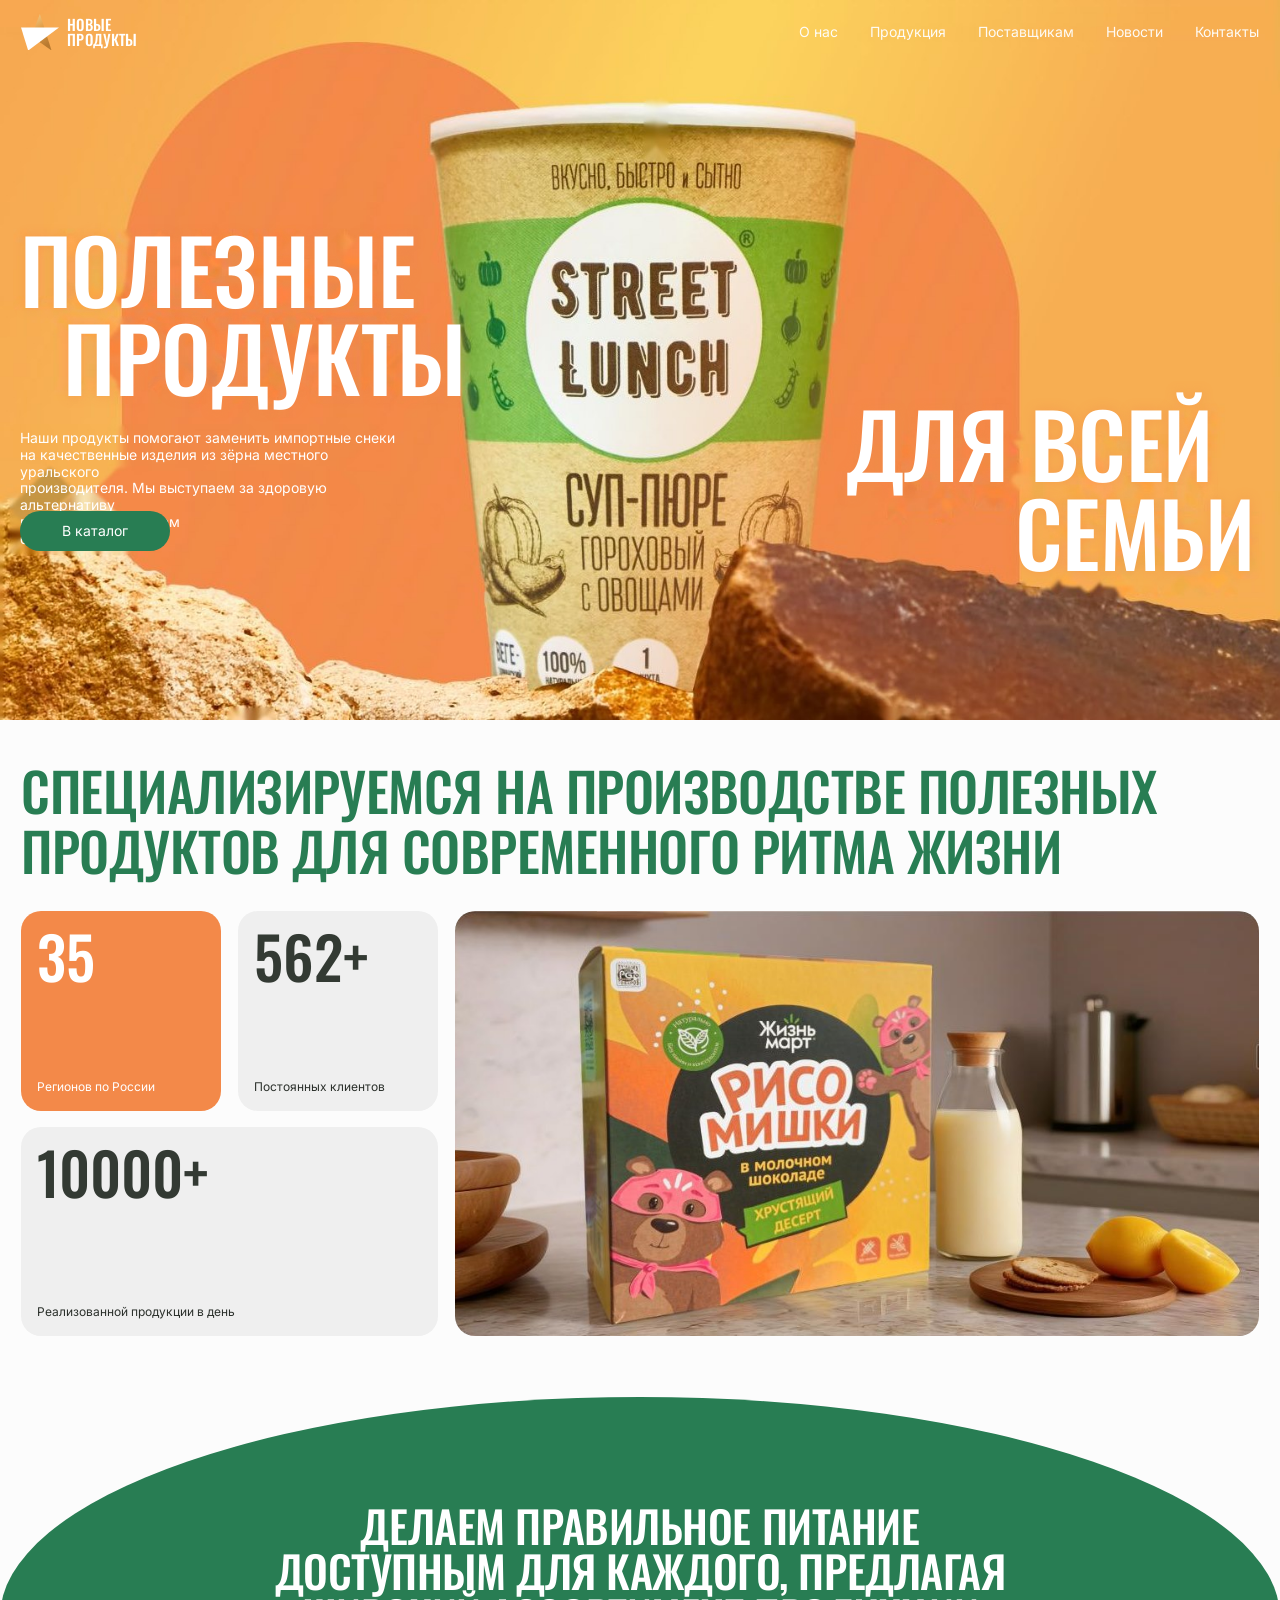
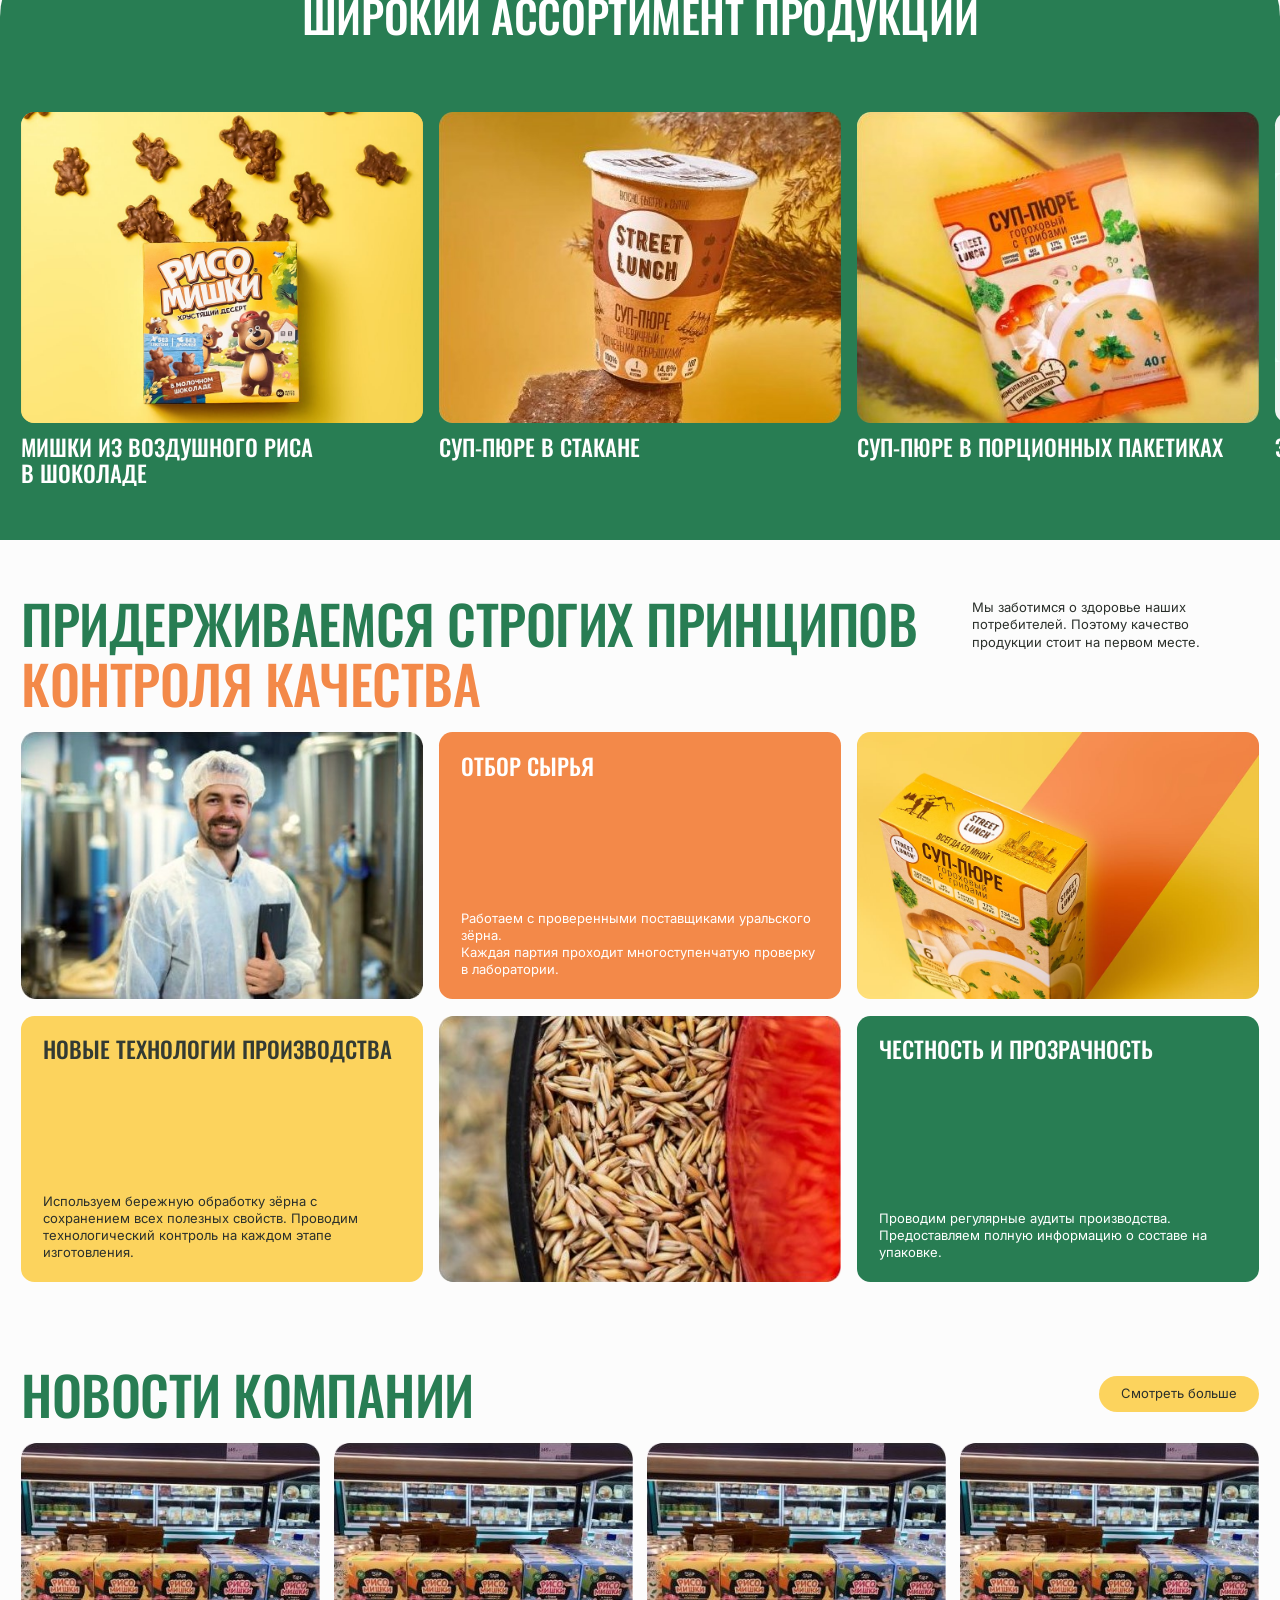
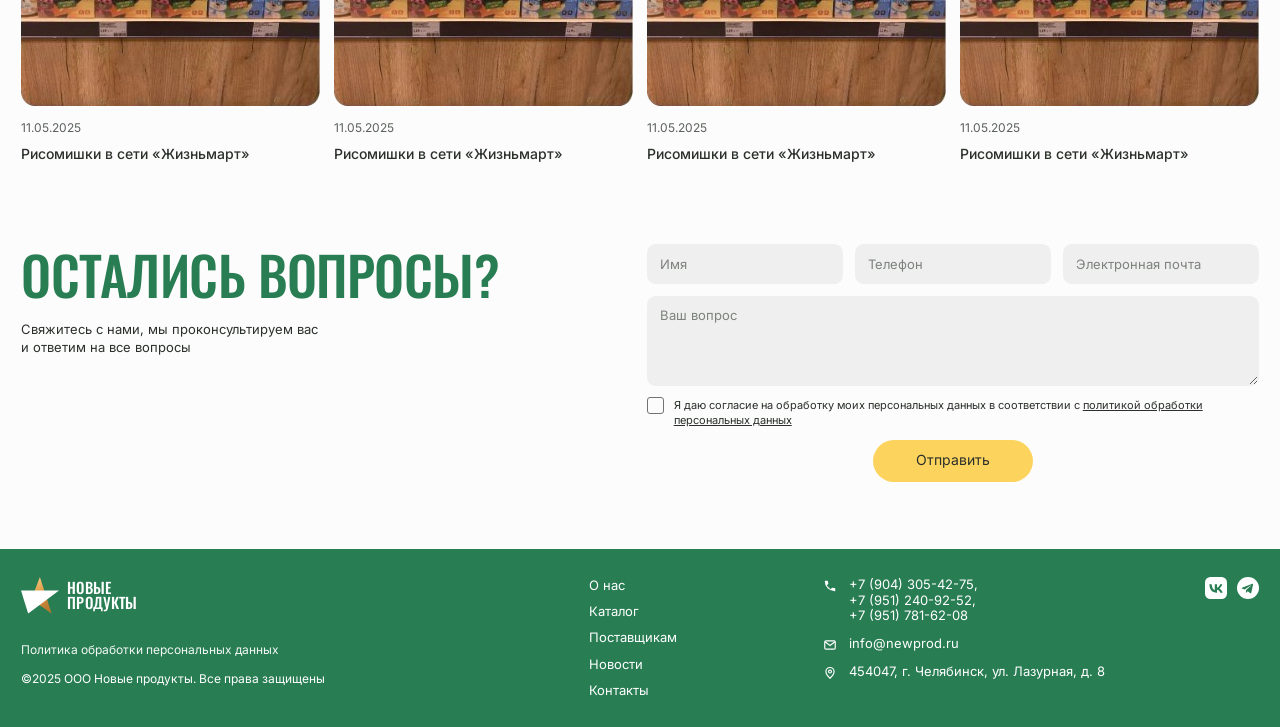
==== index.html @ 5368d225 "Сайт «Новые продукты» по макету Figma Статичный сайт из 10 страниц: главная, о нас, продукция, катал" ====
<!doctype html>
<html lang="ru">
<head>
  <meta charset="utf-8">
  <meta name="viewport" content="width=device-width, initial-scale=1">
  <title>Новые продукты</title>
  <meta name="description" content="ООО «Новые продукты» — производитель полезных продуктов из зерна уральских производителей: супы-пюре Street Lunch, Рисомишки, батончики Хрумстик.">
  <link rel="icon" href="assets/img/favicon.svg" type="image/svg+xml">
  <link rel="preconnect" href="https://fonts.googleapis.com">
  <link rel="preconnect" href="https://fonts.gstatic.com" crossorigin>
  <link href="https://fonts.googleapis.com/css2?family=Inter:wght@400;500;600&family=Oswald:wght@400;500;600&display=swap" rel="stylesheet">
  <link rel="stylesheet" href="assets/css/style.css">
</head>
<body data-page="home" data-header="over">
  <div id="site-header"></div>

  <main>
    <!-- Первый экран -->
    <section class="hero" aria-label="Полезные продукты для всей семьи">
      <div class="hero__inner">
        <h1 class="hero__title"><span>Полезные</span><span>продукты</span></h1>
        <p class="hero__text">Наши продукты помогают заменить импортные снеки <br>на качественные изделия из зёрна местного уральского <br>производителя. Мы выступаем за здоровую альтернативу <br>привычным продуктам <br>быстрого питания.</p>
        <a class="btn btn--green hero__btn" href="products.html">В каталог</a>
        <div class="hero__pic" aria-hidden="true"></div>
        <p class="hero__title2" aria-hidden="true"><span>Для всей</span><span>семьи</span></p>
      </div>
    </section>

    <!-- Специализация и цифры -->
    <section class="intro container">
      <h2 class="h2 reveal">Специализируемся на производстве полезных <br class="br-desk">продуктов для современного ритма жизни</h2>
      <div class="stats reveal">
        <div class="stat stat--orange">
          <div class="stat__num">35</div>
          <div class="stat__label">Регионов по России</div>
        </div>
        <div class="stat">
          <div class="stat__num">562+</div>
          <div class="stat__label">Постоянных клиентов</div>
        </div>
        <div class="stat stat--wide">
          <div class="stat__num">10000+</div>
          <div class="stat__label">Реализованной продукции в день</div>
        </div>
        <div class="stats__photo">
          <img src="assets/img/stats-risomishki.jpg" alt="Рисомишки в молочном шоколаде на кухонном столе" loading="lazy">
        </div>
      </div>
    </section>

    <!-- Ассортимент -->
    <section class="assort" aria-labelledby="assort-title">
      <div class="assort__arch">
        <div class="container">
          <h2 class="h2 assort__title reveal" id="assort-title">Делаем правильное питание <br class="br-desk">доступным для каждого, предлагая <br class="br-desk">широкий ассортимент продукции</h2>
        </div>
        <div class="slider" data-slider>
          <div class="slider__track" data-track>
            <a class="pcard" href="products.html">
              <div class="pcard__img"><img src="assets/img/cat-risomishki.jpg" alt="Рисомишки — мишки из воздушного риса в шоколаде" loading="lazy" style="object-position: 50% 62%"></div>
              <h3 class="h3 pcard__title">Мишки из воздушного риса<br>в шоколаде</h3>
            </a>
            <a class="pcard" href="products.html">
              <div class="pcard__img"><img src="assets/img/cat-cup.jpg" alt="Суп-пюре Street Lunch в стакане" loading="lazy"></div>
              <h3 class="h3 pcard__title">Суп-пюре в стакане</h3>
            </a>
            <a class="pcard" href="catalog.html">
              <div class="pcard__img"><img src="assets/img/cat-packet.jpg" alt="Суп-пюре Street Lunch в порционном пакетике" loading="lazy"></div>
              <h3 class="h3 pcard__title">Суп-пюре в порционных пакетиках</h3>
            </a>
            <a class="pcard" href="products.html">
              <div class="pcard__img" style="background:#F3F3F3"><img src="assets/img/prod-hrumstik.jpg" alt="Злаковые батончики Хрумстик" loading="lazy" style="object-fit: contain"></div>
              <h3 class="h3 pcard__title">Злаковые батончики Хрумстик</h3>
            </a>
          </div>
        </div>
      </div>
    </section>

    <!-- Контроль качества -->
    <section class="quality container" aria-labelledby="quality-title">
      <div class="section-head reveal">
        <h2 class="h2 nowrap-desk" id="quality-title">Придерживаемся строгих <br class="br-mob">принципов<br><span class="c-orange">контроля качества</span></h2>
        <p class="section-head__note">Мы заботимся о здоровье наших потребителей. Поэтому качество продукции стоит на первом месте.</p>
      </div>
      <div class="qgrid reveal">
        <div class="qcard qcard--photo"><img src="assets/img/q-worker.jpg" alt="Технолог на производстве" loading="lazy"></div>
        <div class="qcard qcard--orange">
          <h3 class="h3 qcard__title">Отбор сырья</h3>
          <p class="qcard__text">Работаем с проверенными поставщиками уральского зёрна.<br>Каждая партия проходит многоступенчатую проверку в лаборатории.</p>
        </div>
        <div class="qcard qcard--photo"><img src="assets/img/q-box.jpg" alt="Суп-пюре Street Lunch в упаковке" loading="lazy" style="object-position: 40% 55%"></div>
        <div class="qcard qcard--yellow">
          <h3 class="h3 qcard__title">Новые технологии производства</h3>
          <p class="qcard__text">Используем бережную обработку зёрна с сохранением всех полезных свойств. Проводим технологический контроль на каждом этапе изготовления.</p>
        </div>
        <div class="qcard qcard--photo"><img src="assets/img/q-grain.jpg" alt="Отборное зерно" loading="lazy"></div>
        <div class="qcard qcard--green">
          <h3 class="h3 qcard__title">Честность и прозрачность</h3>
          <p class="qcard__text">Проводим регулярные аудиты производства.<br>Предоставляем полную информацию о составе на упаковке.</p>
        </div>
      </div>
    </section>

    <!-- Новости -->
    <section class="news-section container" aria-labelledby="news-title">
      <div class="section-head section-head--center reveal">
        <h2 class="h2" id="news-title">Новости компании</h2>
        <a class="btn btn--yellow btn--sm" href="news.html">Смотреть больше</a>
      </div>
      <div class="news-grid reveal">
        <a class="ncard" href="news-item.html">
          <div class="ncard__img"><img src="assets/img/news-1.jpg" alt="Рисомишки на полке магазина «Жизнь март»" loading="lazy"></div>
          <div class="ncard__date">11.05.2025</div>
          <div class="ncard__title">Рисомишки в сети «Жизньмарт»</div>
        </a>
        <a class="ncard" href="news-item.html">
          <div class="ncard__img"><img src="assets/img/news-1.jpg" alt="Рисомишки на полке магазина «Жизнь март»" loading="lazy"></div>
          <div class="ncard__date">11.05.2025</div>
          <div class="ncard__title">Рисомишки в сети «Жизньмарт»</div>
        </a>
        <a class="ncard" href="news-item.html">
          <div class="ncard__img"><img src="assets/img/news-1.jpg" alt="Рисомишки на полке магазина «Жизнь март»" loading="lazy"></div>
          <div class="ncard__date">11.05.2025</div>
          <div class="ncard__title">Рисомишки в сети «Жизньмарт»</div>
        </a>
        <a class="ncard" href="news-item.html">
          <div class="ncard__img"><img src="assets/img/news-1.jpg" alt="Рисомишки на полке магазина «Жизнь март»" loading="lazy"></div>
          <div class="ncard__date">11.05.2025</div>
          <div class="ncard__title">Рисомишки в сети «Жизньмарт»</div>
        </a>
      </div>
    </section>

    <!-- Обратная связь -->
    <section class="feedback container" aria-labelledby="fb-title">
      <div class="feedback__grid reveal">
        <div>
          <h2 class="h2" id="fb-title">Остались вопросы?</h2>
          <p class="feedback__lead">Свяжитесь с нами, мы проконсультируем вас<br>и ответим на все вопросы</p>
        </div>
        <form class="form" data-feedback novalidate>
          <input class="field" type="text" name="name" placeholder="Имя" autocomplete="name" required aria-label="Имя">
          <input class="field" type="tel" name="phone" placeholder="Телефон" autocomplete="tel" required aria-label="Телефон">
          <input class="field" type="email" name="email" placeholder="Электронная почта" autocomplete="email" aria-label="Электронная почта">
          <textarea class="field" name="question" placeholder="Ваш вопрос" aria-label="Ваш вопрос"></textarea>
          <label class="consent">
            <input type="checkbox" name="consent" required>
            <span class="consent__box"></span>
            <span>Я даю согласие на обработку моих персональных данных в соответствии с <a href="#" data-policy>политикой обработки персональных данных</a></span>
          </label>
          <button class="btn btn--yellow form__submit" type="submit">Отправить</button>
          <p class="form__msg" role="status"></p>
        </form>
      </div>
    </section>
  </main>

  <div id="site-footer"></div>
  <script src="assets/js/main.js"></script>
</body>
</html>
---- assets/css/style.css ----
/* ==========================================================================
   «Новые продукты» — вёрстка по макету Figma (десктоп 1920, адаптив до 360)
   Размеры задаются в «пикселях макета» через --k (1px на 1920, меньше — пропорционально)
   ========================================================================== */

:root {
  --green: #287D53;
  --green-dark: #1F6843;
  --orange: #F38949;
  --orange-dark: #E47635;
  --yellow: #FCD35D;
  --yellow-dark: #F2C43E;
  --bg: #FCFCFC;
  --gray: #EFEFEF;
  --stripe: #EFF5F3;
  --text: #2B302B;
  --heading: #333A33;
  --muted: #8C918C;
  --line: #D9DCD9;
  --white: #FFFFFF;

  --k: min(1px, 0.052083vw);          /* 1 «пиксель макета» */
  --pad: calc(32 * var(--k));         /* боковые поля страницы */
  --gap: calc(25 * var(--k));         /* шаг сетки карточек */
  --radius: calc(20 * var(--k));
  --radius-lg: calc(30 * var(--k));

  --font-head: "Oswald", "Arial Narrow", sans-serif;
  --font-body: "Inter", "Segoe UI", Arial, sans-serif;
}

*, *::before, *::after { box-sizing: border-box; }
html { scroll-behavior: smooth; -webkit-text-size-adjust: 100%; }
body {
  margin: 0;
  background: var(--bg);
  color: var(--text);
  font-family: var(--font-body);
  font-size: max(15px, calc(17 * var(--k)));
  line-height: 1.35;
  -webkit-font-smoothing: antialiased;
  overflow-x: hidden;
}
img { max-width: 100%; display: block; }
a { color: inherit; text-decoration: none; }
button, input, textarea { font: inherit; color: inherit; }
p { margin: 0; }
h1, h2, h3, h4 { margin: 0; font-weight: 500; }

.container {
  width: 100%;
  max-width: 1920px;
  margin: 0 auto;
  padding-left: var(--pad);
  padding-right: var(--pad);
}

/* ---------- типографика ---------- */
.h-display, .h1, .h2, .h3, .h4 {
  font-family: var(--font-head);
  text-transform: uppercase;
  font-weight: 500;
  letter-spacing: 0;
}
.h1 { font-size: max(36px, calc(80 * var(--k))); line-height: 1.12; color: var(--heading); }
.h2 { font-size: max(32px, calc(80 * var(--k))); line-height: 1.12; color: var(--green); }
.h3 { font-size: max(22px, calc(34 * var(--k))); line-height: 1.15; }
.h4 { font-size: max(20px, calc(30 * var(--k))); line-height: 1.15; color: var(--heading); }
.h1, .h2 { letter-spacing: -0.01em; }
.br-mob { display: none; }
@media (min-width: 1024px) { .nowrap-desk { white-space: nowrap; } }
.c-green { color: var(--green); }
.c-orange { color: var(--orange); }
.c-dark { color: var(--heading); }
.c-white { color: #fff; }
.text-sm { font-size: max(13px, calc(15 * var(--k))); line-height: 1.35; }
.text-xs { font-size: max(12px, calc(13 * var(--k))); line-height: 1.35; }

/* ---------- кнопки ---------- */
.btn {
  display: inline-flex; align-items: center; justify-content: center;
  height: max(42px, calc(47 * var(--k)));
  padding: 0 max(28px, calc(46 * var(--k)));
  border: 0; border-radius: 999px; cursor: pointer;
  font-size: max(14px, calc(16 * var(--k)));
  transition: background-color .2s, transform .2s, box-shadow .2s;
  white-space: nowrap;
}
.btn:active { transform: translateY(1px); }
.btn--green { background: var(--green); color: #fff; }
.btn--green:hover { background: var(--green-dark); }
.btn--yellow { background: var(--yellow); color: var(--text); }
.btn--yellow:hover { background: var(--yellow-dark); }
.btn--sm { height: max(36px, calc(42 * var(--k))); padding: 0 max(22px, calc(30 * var(--k))); font-size: max(13px, calc(15 * var(--k))); }

/* ---------- логотип ---------- */
.logo { display: inline-flex; align-items: center; gap: calc(max(8px, 12 * var(--k))); color: #fff; flex-shrink: 0; }
.logo svg { width: max(38px, calc(46 * var(--k))); height: auto; display: block; }
.logo__text {
  font-family: var(--font-head); font-weight: 500; text-transform: uppercase;
  font-size: max(15px, calc(19 * var(--k))); line-height: 1.02; letter-spacing: .01em;
}

/* ---------- шапка ---------- */
.header { position: relative; z-index: 50; background: var(--green); color: #fff; }
.header--over { position: absolute; left: 0; right: 0; top: 0; background: transparent; }
.header__inner {
  height: max(64px, calc(75 * var(--k)));
  display: flex; align-items: center; justify-content: space-between;
}
.nav { display: flex; align-items: center; gap: max(24px, calc(48 * var(--k))); }
.nav a {
  font-size: max(14px, calc(16 * var(--k)));
  position: relative; padding: 6px 0; opacity: .95;
}
.nav a::after {
  content: ""; position: absolute; left: 0; right: 0; bottom: 0; height: 1.5px;
  background: currentColor; transform: scaleX(0); transform-origin: left; transition: transform .25s;
}
.nav a:hover::after, .nav a.is-active::after { transform: scaleX(1); }
.burger {
  display: none; width: 44px; height: 44px; border: 0; background: transparent; cursor: pointer;
  position: relative; margin-right: -8px;
}
.burger span, .burger::before, .burger::after {
  content: ""; position: absolute; left: 10px; right: 10px; height: 2px; background: #fff; border-radius: 2px;
  transition: transform .25s, opacity .25s;
}
.burger::before { top: 14px; } .burger span { top: 21px; } .burger::after { top: 28px; }
.menu-open .burger::before { transform: translateY(7px) rotate(45deg); }
.menu-open .burger span { opacity: 0; }
.menu-open .burger::after { transform: translateY(-7px) rotate(-45deg); }

.mobile-menu {
  position: fixed; inset: 0; z-index: 40; background: var(--green); color: #fff;
  padding: 96px 24px 32px; display: flex; flex-direction: column; gap: 28px;
  transform: translateY(-100%); transition: transform .35s ease; visibility: hidden;
}
.menu-open .mobile-menu { transform: none; visibility: visible; }
.mobile-menu nav { display: flex; flex-direction: column; gap: 18px; }
.mobile-menu nav a { font-family: var(--font-head); text-transform: uppercase; font-size: 34px; line-height: 1.1; }
.mobile-menu__contacts { margin-top: auto; display: grid; gap: 10px; font-size: 15px; opacity: .95; }
.menu-open { overflow: hidden; }
.menu-open .header { position: fixed; left: 0; right: 0; top: 0; background: var(--green); }

/* ---------- хлебные крошки / заголовок страницы ---------- */
.page-top { padding-top: max(14px, calc(21 * var(--k))); }
.breadcrumbs { font-size: max(12px, calc(13 * var(--k))); color: #6E736E; display: flex; flex-wrap: wrap; gap: 4px; }
.breadcrumbs a:hover { color: var(--green); }
.page-title { margin-top: max(18px, calc(28 * var(--k))); margin-bottom: max(18px, calc(22 * var(--k))); }

/* ==========================================================================
   ГЛАВНАЯ
   ========================================================================== */
.hero {
  position: relative; container-type: inline-size;
  aspect-ratio: 1920 / 1080; min-height: 560px; max-height: 1080px;
  background: #F6A24E url("../img/hero.jpg") center / cover no-repeat;
  color: #fff; overflow: hidden;
}
.hero__inner { position: absolute; inset: 0; max-width: 1920px; margin: 0 auto; }
.hero__pic { display: none; }
.hero__title, .hero__title2 {
  position: absolute; margin: 0;
  font-family: var(--font-head); font-weight: 500; text-transform: uppercase;
  font-size: 6.9cqw; line-height: 1; letter-spacing: -0.005em;
  text-shadow: 0 0 0.9cqw rgba(243, 137, 73, .45);
}
.hero__title { left: 1.55cqw; top: 17.55cqw; }
.hero__title span, .hero__title2 span { display: block; }
.hero__title span + span { margin-left: 3.4cqw; }
.hero__title2 { right: 2.0cqw; top: 31.2cqw; text-align: right; }
.hero__title2 span:first-child { margin-right: 3.25cqw; }
.hero__text {
  position: absolute; left: 1.6cqw; top: 33.6cqw; width: 30cqw;
  font-size: max(14px, 0.9cqw); line-height: 1.2; color: #fff;
}
.hero__btn { position: absolute; left: 1.6cqw; top: 39.95cqw; width: 10.4cqw; min-width: 150px; height: max(40px, 2.45cqw); font-size: max(14px, .84cqw); }

/* блок «Специализируемся» */
.intro { padding-top: max(40px, calc(58 * var(--k))); }
.stats {
  margin-top: max(24px, calc(47 * var(--k)));
  display: grid; gap: var(--gap);
  grid-template-columns: calc(300 * var(--k)) calc(300 * var(--k)) 1fr;
  grid-template-rows: calc(300 * var(--k)) calc(313 * var(--k));
}
.stat {
  border-radius: var(--radius-lg); background: var(--gray);
  padding: max(16px, calc(22 * var(--k))) max(16px, calc(24 * var(--k)));
  display: flex; flex-direction: column; justify-content: space-between;
}
.stat--orange { background: var(--orange); color: #fff; }
.stat--wide { grid-column: 1 / 3; }
.stat__num { font-family: var(--font-head); font-weight: 500; font-size: max(44px, calc(88 * var(--k))); line-height: 1; color: var(--heading); }
.stat--orange .stat__num { color: #fff; }
.stat__label { font-size: max(12px, calc(14 * var(--k))); }
.stats__photo { grid-column: 3; grid-row: 1 / 3; border-radius: var(--radius-lg); overflow: hidden; }
.stats__photo img { width: 100%; height: 100%; object-fit: cover; }

/* зелёная арка с ассортиментом */
.assort { position: relative; margin-top: max(40px, calc(92 * var(--k))); }
.assort__arch {
  position: relative; background: var(--green); color: #fff; overflow: hidden;
  border-radius: 50% 50% 0 0 / calc(330 * var(--k)) calc(330 * var(--k)) 0 0;
  padding: calc(160 * var(--k)) 0 calc(80 * var(--k));
}
.assort__title { text-align: center; color: #fff; font-size: max(28px, calc(66 * var(--k))); line-height: 1.02; margin: 0 auto; }
.slider { margin-top: max(36px, calc(110 * var(--k))); position: relative; }
.slider__track {
  display: grid; grid-auto-flow: column; grid-auto-columns: calc((100% - 2 * var(--gap)) / 3);
  gap: var(--gap); overflow-x: auto; scroll-snap-type: x mandatory; scrollbar-width: none;
  padding-left: var(--pad); padding-right: var(--pad); scroll-padding: 0 var(--pad);
}
.slider__track::-webkit-scrollbar { display: none; }
.pcard { scroll-snap-align: start; display: block; }
.pcard__img { aspect-ratio: 603 / 468; border-radius: var(--radius); overflow: hidden; background: #E9C766; }
.pcard__img img { width: 100%; height: 100%; object-fit: cover; transition: transform .5s ease; }
.pcard:hover .pcard__img img { transform: scale(1.04); }
.pcard__title { margin-top: max(12px, calc(18 * var(--k))); color: #fff; font-size: max(20px, calc(34 * var(--k))); line-height: 1.12; }
.slider__nav { display: flex; gap: 12px; justify-content: flex-end; }
.arrow-btn {
  width: max(38px, calc(44 * var(--k))); height: max(38px, calc(44 * var(--k)));
  border-radius: 50%; border: 1.5px solid var(--green); background: transparent; color: var(--green);
  display: inline-flex; align-items: center; justify-content: center; cursor: pointer; transition: background .2s, color .2s;
}
.arrow-btn svg { width: 45%; height: 45%; }
.arrow-btn--fill, .arrow-btn:hover { background: var(--green); color: #fff; }
.assort .arrow-btn { border-color: #fff; color: #fff; }
.assort .arrow-btn:hover, .assort .arrow-btn--fill { background: #fff; color: var(--green); }
.assort .slider__nav { position: absolute; right: var(--pad); top: calc(-1 * max(56px, calc(70 * var(--k)))); }

/* качество */
.quality { padding-top: max(48px, calc(80 * var(--k))); }
.section-head { display: flex; justify-content: space-between; align-items: flex-start; gap: 24px; }
.section-head > .h2 { flex: 1 1 auto; min-width: 0; }
.section-head__note { flex: 0 0 calc(430 * var(--k)); min-width: 220px; font-size: max(13px, calc(16 * var(--k))); padding-top: 6px; }
.qgrid {
  margin-top: max(20px, calc(30 * var(--k)));
  display: grid; grid-template-columns: repeat(3, 1fr); gap: var(--gap);
  grid-auto-rows: calc(400 * var(--k));
}
.qcard {
  border-radius: var(--radius); overflow: hidden;
  padding: max(18px, calc(32 * var(--k)));
  display: flex; flex-direction: column; justify-content: space-between;
}
.qcard--photo { padding: 0; }
.qcard--photo img { width: 100%; height: 100%; object-fit: cover; }
.qcard--orange { background: var(--orange); color: #fff; }
.qcard--yellow { background: var(--yellow); color: var(--text); }
.qcard--green { background: var(--green); color: #fff; }
.qcard__title { font-size: max(20px, calc(34 * var(--k))); line-height: 1.1; }
.qcard--yellow .qcard__title { color: var(--heading); }
.qcard__text { font-size: max(13px, calc(16 * var(--k))); line-height: 1.3; max-width: 36em; }

/* новости */
.news-section { padding-top: max(56px, calc(122 * var(--k))); }
.section-head--center { align-items: center; }
.news-grid {
  margin-top: max(20px, calc(28 * var(--k)));
  display: grid; grid-template-columns: repeat(4, 1fr); gap: calc(22 * var(--k)) calc(22 * var(--k));
}
.ncard { display: block; }
.ncard__img { aspect-ratio: 448 / 395; border-radius: var(--radius); overflow: hidden; background: var(--gray); }
.ncard__img img { width: 100%; height: 100%; object-fit: cover; transition: transform .5s ease; }
.ncard:hover .ncard__img img { transform: scale(1.04); }
.ncard__date { margin-top: max(10px, calc(20 * var(--k))); font-size: max(12px, calc(14 * var(--k))); color: #5B605B; }
.ncard__title { margin-top: max(8px, calc(14 * var(--k))); font-size: max(14px, calc(16 * var(--k))); font-weight: 500; }
.ncard:hover .ncard__title { color: var(--green); }

/* форма обратной связи */
.feedback { padding-top: max(56px, calc(120 * var(--k))); padding-bottom: max(40px, calc(62 * var(--k))); }
.feedback__grid { display: grid; grid-template-columns: 1fr calc(918 * var(--k)); gap: var(--gap); align-items: start; }
.feedback__lead { margin-top: max(12px, calc(26 * var(--k))); max-width: 26em; font-size: max(13px, calc(16 * var(--k))); }
.form { display: grid; grid-template-columns: repeat(3, 1fr); gap: max(10px, calc(18 * var(--k))); }
.field {
  width: 100%; height: max(40px, calc(45 * var(--k)));
  border: 1.5px solid transparent; border-radius: calc(10 * var(--k) + 2px); background: var(--gray);
  padding: 0 max(12px, calc(15 * var(--k))); font-size: max(13px, calc(15 * var(--k))); outline: none;
  transition: border-color .2s, background .2s;
}
.field::placeholder { color: #7D827D; }
.field:focus { border-color: var(--green); background: #fff; }
.field.is-invalid { border-color: #D9534F; }
textarea.field { grid-column: 1 / -1; height: max(90px, calc(95 * var(--k))); padding-top: max(10px, calc(12 * var(--k))); resize: vertical; }
.consent { grid-column: 1 / -1; display: flex; gap: 10px; align-items: flex-start; font-size: max(11px, calc(12 * var(--k))); line-height: 1.35; cursor: pointer; }
.consent input { position: absolute; opacity: 0; pointer-events: none; }
.consent__box {
  flex: none; width: 17px; height: 17px; border: 1.5px solid #6E736E; border-radius: 3px; margin-top: -1px;
  display: inline-flex; align-items: center; justify-content: center; transition: background .2s, border-color .2s;
}
.consent input:checked + .consent__box { background: var(--green); border-color: var(--green); }
.consent input:checked + .consent__box::after { content: ""; width: 9px; height: 5px; border: 2px solid #fff; border-top: 0; border-right: 0; transform: rotate(-45deg) translate(1px, -1px); }
.consent input:focus-visible + .consent__box { outline: 2px solid var(--green); outline-offset: 2px; }
.consent.is-invalid .consent__box { border-color: #D9534F; }
.consent a { text-decoration: underline; }
.form__submit { grid-column: 1 / -1; justify-self: center; min-width: max(160px, calc(197 * var(--k))); }
.form__msg { grid-column: 1 / -1; text-align: center; font-size: 14px; color: var(--green); min-height: 1em; }

/* ---------- подвал ---------- */
.footer { background: var(--green); color: #fff; }
.footer__inner {
  display: grid; grid-template-columns: calc(815 * var(--k)) calc(315 * var(--k)) 1fr auto;
  padding-top: max(28px, calc(40 * var(--k))); padding-bottom: max(28px, calc(40 * var(--k)));
  min-height: calc(235 * var(--k)); gap: 24px;
}
.footer__brand { display: flex; flex-direction: column; }
.footer__brand .logo { margin-bottom: max(20px, calc(42 * var(--k))); }
.footer__small { font-size: max(12px, calc(13 * var(--k))); opacity: .95; }
.footer__copy { margin-top: max(10px, calc(20 * var(--k))); font-size: max(12px, calc(15 * var(--k))); }
.footer__nav { display: flex; flex-direction: column; gap: max(8px, calc(13 * var(--k))); font-size: max(13px, calc(14 * var(--k))); }
.footer__nav a:hover, .footer__contacts a:hover, .footer__small a:hover { text-decoration: underline; }
.footer__contacts { display: grid; gap: max(12px, calc(18 * var(--k))); align-content: start; font-size: max(13px, calc(16 * var(--k))); }
.footer__contacts .ic-row { display: grid; grid-template-columns: 18px 1fr; gap: max(8px, calc(12 * var(--k))); line-height: 1.2; }
.footer__contacts svg { width: 14px; height: 14px; margin-top: 2px; }
.socials { display: flex; gap: 10px; align-items: flex-start; }
.socials a { width: 22px; height: 22px; display: inline-flex; transition: opacity .2s, transform .2s; }
.socials a:hover { opacity: .8; transform: translateY(-1px); }
.socials svg { width: 100%; height: 100%; }

/* ==========================================================================
   О НАС
   ========================================================================== */
.about-hero { display: grid; grid-template-columns: calc(1230 * var(--k)) 1fr; gap: var(--gap); }
.placeholder {
  border-radius: var(--radius-lg); background: var(--gray);
  background-image:
    linear-gradient(45deg, #E6E6E6 25%, transparent 25%, transparent 75%, #E6E6E6 75%),
    linear-gradient(45deg, #E6E6E6 25%, transparent 25%, transparent 75%, #E6E6E6 75%);
  background-size: calc(76 * var(--k)) calc(76 * var(--k));
  background-position: 0 0, calc(38 * var(--k)) calc(38 * var(--k));
  min-height: 120px;
}
.about-hero .placeholder { height: calc(570 * var(--k)); }
.about-year { font-family: var(--font-head); font-weight: 500; font-size: max(96px, calc(300 * var(--k))); line-height: .9; color: #DEDEDE; margin-top: calc(90 * var(--k)); }
.about-hero__text { font-size: max(13px, calc(15 * var(--k))); margin-top: max(16px, calc(28 * var(--k))); max-width: 36em; display: grid; gap: 1.1em; }
.mission { padding-top: max(40px, calc(80 * var(--k))); }
.mission__grid { margin-top: max(20px, calc(40 * var(--k))); display: grid; grid-template-columns: calc(445 * var(--k)) calc(445 * var(--k)) 1fr; gap: var(--gap); grid-auto-rows: calc(385 * var(--k)); }
.mission__grid .qcard__title { font-size: max(20px, calc(30 * var(--k))); }
.mission__grid .placeholder { border-radius: var(--radius); }

.team { margin-top: max(24px, calc(38 * var(--k))); }
.team > .container { padding-left: 0; padding-right: 0; }
.team__box { background: var(--green); color: #fff; border-radius: var(--radius); padding: max(28px, calc(60 * var(--k))) max(18px, calc(32 * var(--k))) max(28px, calc(60 * var(--k))); }
.team__grid { margin-top: max(18px, calc(30 * var(--k))); display: grid; grid-template-columns: repeat(3, 1fr); gap: var(--gap); }
.team__grid .placeholder { aspect-ratio: 603 / 462; border-radius: var(--radius); background-color: #F4F4F4; }
.team__name { margin-top: max(12px, calc(26 * var(--k))); font-size: max(18px, calc(30 * var(--k))); }
.team__desc { margin-top: 6px; font-size: max(12px, calc(13 * var(--k))); opacity: .95; }

.awards { padding-top: max(40px, calc(88 * var(--k))); }
.awards .section-head__note { font-size: max(12px, calc(14 * var(--k))); }
.awards__nav { display: flex; justify-content: flex-end; gap: 12px; margin-top: max(10px, calc(20 * var(--k))); }
.certs {
  margin-top: max(12px, calc(20 * var(--k)));
  display: grid; grid-auto-flow: column; grid-auto-columns: calc((100% - 3 * var(--gap)) / 4); gap: var(--gap);
  overflow-x: auto; scroll-snap-type: x mandatory; scrollbar-width: none;
}
.certs::-webkit-scrollbar { display: none; }
.cert { scroll-snap-align: start; border-radius: 4px; overflow: hidden; background: #fff; box-shadow: 0 2px 10px rgba(0,0,0,.05); cursor: zoom-in; }
.cert img { width: 100%; aspect-ratio: 354 / 504; object-fit: cover; }

.partners { padding-top: max(40px, calc(84 * var(--k))); padding-bottom: max(40px, calc(55 * var(--k))); }
.stack { margin-top: max(16px, calc(26 * var(--k))); display: grid; }
.stack__card {
  position: sticky; top: max(80px, calc(90 * var(--k)));
  display: grid; grid-template-columns: 1fr calc(330 * var(--k)) calc(418 * var(--k)); gap: max(16px, calc(32 * var(--k)));
  border-radius: var(--radius-lg); padding: max(20px, calc(32 * var(--k)));
  min-height: calc(360 * var(--k)); margin-bottom: calc(-40 * var(--k));
  box-shadow: 0 -6px 24px rgba(0, 0, 0, .06);
}
.stack__card:last-child { margin-bottom: 0; }
.stack__card--orange { background: var(--orange); color: #fff; }
.stack__card--yellow { background: var(--yellow); color: var(--text); }
.stack__card--green { background: var(--green); color: #fff; }
.stack__card .qcard__title { font-size: max(20px, calc(34 * var(--k))); }
.stack__card--yellow .qcard__title { color: var(--heading); }
.stack__text { font-size: max(13px, calc(16 * var(--k))); line-height: 1.25; }
.stack__card .placeholder { border-radius: var(--radius); height: calc(260 * var(--k)); min-height: 150px; background-color: #F7F7F7; }

/* ==========================================================================
   ПРОДУКЦИЯ / КАТАЛОГ / ТОВАР
   ========================================================================== */
.cat-grid { display: grid; grid-template-columns: repeat(2, 1fr); gap: calc(30 * var(--k)) var(--gap); padding-bottom: max(32px, calc(47 * var(--k))); }
.cat-card__img { aspect-ratio: 915 / 431; border-radius: var(--radius); overflow: hidden; background: var(--gray); }
.cat-card__img img { width: 100%; height: 100%; object-fit: cover; transition: transform .5s ease; }
.cat-card:hover .cat-card__img img { transform: scale(1.035); }
.cat-card__title { margin-top: max(10px, calc(14 * var(--k))); font-size: max(18px, calc(34 * var(--k))); color: var(--heading); line-height: 1.1; }
.cat-card:hover .cat-card__title { color: var(--green); }

.goods-grid { display: grid; grid-template-columns: repeat(4, 1fr); gap: calc(25 * var(--k)) var(--gap); padding-bottom: max(32px, calc(40 * var(--k))); }
.good__img { aspect-ratio: 445 / 356; border-radius: var(--radius); overflow: hidden; background: var(--gray); }
.good__img img { width: 100%; height: 100%; object-fit: cover; transition: transform .5s ease; }
.good:hover .good__img img { transform: scale(1.04); }
.good__name { margin-top: max(10px, calc(20 * var(--k))); font-size: max(14px, calc(17 * var(--k))); font-weight: 500; line-height: 1.3; }
.good:hover .good__name { color: var(--green); }
.good__weight { margin-top: 6px; font-size: max(12px, calc(14 * var(--k))); color: #6E736E; }

.product > * { min-width: 0; }
.product { display: grid; grid-template-columns: calc(845 * var(--k)) 1fr; gap: calc(62 * var(--k)); padding-top: max(16px, calc(26 * var(--k))); padding-bottom: max(40px, calc(100 * var(--k))); align-items: start; }
.gallery { position: relative; padding: 0 calc(max(34px, 38 * var(--k))); margin: 0 calc(-1 * max(34px, 38 * var(--k))); }
.gallery__view { aspect-ratio: 845 / 667; border-radius: var(--radius); overflow: hidden; background: var(--gray); position: relative; }
.gallery__view img { position: absolute; inset: 0; width: 100%; height: 100%; object-fit: contain; opacity: 0; transition: opacity .35s; }
.gallery__view img.is-active { opacity: 1; }
.gallery__view img.is-cover { object-fit: cover; }
.gallery__arrow {
  position: absolute; top: 50%; transform: translateY(-50%); width: 32px; height: 56px;
  border: 0; background: transparent; cursor: pointer; color: var(--heading); display: flex; align-items: center; justify-content: center;
}
.gallery__arrow:hover { color: var(--green); }
.gallery__arrow svg { width: 18px; height: 40px; }
.gallery__arrow--prev { left: 0; } .gallery__arrow--next { right: 0; }
.gallery__dots { display: flex; justify-content: center; gap: 6px; margin-top: max(10px, calc(20 * var(--k))); }
.gallery__dots button { width: 10px; height: 10px; border-radius: 50%; border: 0; background: #D0D3D0; cursor: pointer; padding: 0; }
.gallery__dots button.is-active { background: var(--green); }
.product__title { font-size: max(28px, calc(48 * var(--k))); color: var(--heading); line-height: 1.1; }
.tabs { margin-top: max(18px, calc(30 * var(--k))); display: grid; grid-template-columns: repeat(4, auto); border-bottom: 1px solid var(--line); }
.tabs button {
  border: 0; background: transparent; cursor: pointer; padding: 0 8px max(8px, calc(10 * var(--k)));
  font-size: max(13px, calc(16 * var(--k))); color: var(--text); position: relative; white-space: nowrap;
}
.tabs button::after { content: ""; position: absolute; left: 0; right: 0; bottom: -1px; height: 2px; background: var(--heading); transform: scaleX(0); transition: transform .25s; }
.tabs button.is-active::after { transform: scaleX(1); }
.tabs button:hover { color: var(--green); }
.tab-panel { display: none; margin-top: max(14px, calc(26 * var(--k))); animation: fadeUp .3s ease; }
.tab-panel.is-active { display: block; }
.spec { width: 100%; border-collapse: collapse; font-size: max(13px, calc(15 * var(--k))); }
.spec td { padding: max(12px, calc(17 * var(--k))) max(10px, calc(12 * var(--k))); }
.spec td:last-child { width: 30%; }
.spec tr:nth-child(odd) td { background: var(--stripe); }
.spec--head tr:first-child td { background: var(--green); color: #fff; }
.spec--head tr:nth-child(even) td { background: var(--stripe); }
.spec--head tr:nth-child(odd):not(:first-child) td { background: transparent; }
.composition { font-size: max(13px, calc(15 * var(--k))); line-height: 1.4; }
@keyframes fadeUp { from { opacity: 0; transform: translateY(6px); } to { opacity: 1; transform: none; } }

/* ==========================================================================
   ПОСТАВЩИКАМ / КОНТАКТЫ / НОВОСТИ / 404
   ========================================================================== */
.suppliers-text { max-width: calc(860 * var(--k)); min-width: min(100%, 560px); font-size: max(13px, calc(15 * var(--k))); line-height: 1.35; }
.feedback--supply { padding-top: max(48px, calc(118 * var(--k))); }
.feedback--supply .h-form { font-size: max(26px, calc(48 * var(--k))); color: var(--heading); line-height: 1.1; }

.contacts-row { display: grid; grid-template-columns: 1fr 1fr 1fr 1fr 1.25fr; gap: 20px; }
.contacts-row .h4 { font-size: max(20px, calc(36 * var(--k))); margin-bottom: max(8px, calc(14 * var(--k))); }
.contacts-row p, .contacts-row a { font-size: max(13px, calc(16 * var(--k))); line-height: 1.4; }
.contacts-row a:hover { color: var(--green); }
.socials--dark { --icon-bg: #FCFCFC; }
.socials--dark a { color: var(--heading); width: 24px; height: 24px; }
.socials--dark a:hover { color: var(--green); }
.map { margin-top: max(18px, calc(22 * var(--k))); margin-bottom: max(32px, calc(62 * var(--k))); border-radius: var(--radius-lg); overflow: hidden; height: calc(380 * var(--k)); min-height: 320px; background: #E8EFE9; }
.map iframe { width: 100%; height: 100%; border: 0; display: block; }
.map--link {
  display: flex; flex-direction: column; align-items: center; justify-content: center; gap: 10px; text-align: center; padding: 24px;
  color: var(--heading);
  background-color: #E4EEE6;
  background-image:
    linear-gradient(115deg, transparent 46%, #fff 46.3%, #fff 47.6%, transparent 48%),
    linear-gradient(25deg, transparent 58%, #fff 58.2%, #fff 59.2%, transparent 59.5%),
    radial-gradient(circle at 22% 30%, #CFE6C9 0 12%, transparent 12.5%),
    radial-gradient(circle at 78% 70%, #CFE6C9 0 16%, transparent 16.5%);
  transition: background-color .2s;
}
.map--link:hover { background-color: #DAE9DD; }
.map--link svg { width: 40px; height: 40px; color: var(--green); }
.map__addr { font-family: var(--font-head); text-transform: uppercase; font-size: max(20px, calc(30 * var(--k))); line-height: 1.1; }
.map__cta { font-size: max(14px, calc(16 * var(--k))); color: var(--green); font-weight: 500; }

.news-page .news-grid { margin-top: 0; padding-bottom: max(40px, calc(125 * var(--k))); row-gap: max(28px, calc(40 * var(--k))); }
.article { max-width: calc(915 * var(--k)); min-width: min(100%, 640px); margin: 0 auto; padding-top: max(10px, calc(8 * var(--k))); padding-bottom: max(40px, calc(62 * var(--k))); }
.article .h1 { font-size: max(28px, calc(48 * var(--k))); }
.article__date { margin-top: max(8px, calc(14 * var(--k))); font-size: max(12px, calc(14 * var(--k))); color: #5B605B; }
.article__body { margin-top: max(14px, calc(24 * var(--k))); font-size: max(14px, calc(17 * var(--k))); line-height: 1.3; display: grid; gap: 0; }
.article__img { margin-top: max(18px, calc(36 * var(--k))); border-radius: var(--radius-lg); overflow: hidden; }
.article__img img { width: 100%; aspect-ratio: 915 / 449; object-fit: cover; }

.p404 { position: relative; overflow: hidden; color: #fff; min-height: calc(860 * var(--k)); display: flex; align-items: center; justify-content: center; text-align: center;
  background: linear-gradient(118deg, var(--yellow) 0 27%, var(--orange) 27% 67%, var(--yellow) 67% 100%); padding: 120px 16px 80px; }
.p404__code { font-family: var(--font-head); font-weight: 500; font-size: max(96px, calc(155 * var(--k))); line-height: 1; }
.p404__title { margin-top: max(12px, calc(40 * var(--k))); font-size: max(22px, calc(42 * var(--k))); line-height: 1.05; }
.p404__text { margin-top: 4px; font-size: max(13px, calc(17 * var(--k))); }
.p404 .btn { margin-top: max(20px, calc(40 * var(--k))); }

/* лайтбокс для дипломов */
.lightbox { position: fixed; inset: 0; z-index: 100; background: rgba(20, 30, 24, .82); display: none; align-items: center; justify-content: center; padding: 24px; cursor: zoom-out; }
.lightbox.is-open { display: flex; animation: fadeUp .25s ease; }
.lightbox img { max-height: 92vh; width: auto; border-radius: 4px; box-shadow: 0 10px 40px rgba(0,0,0,.35); }

/* появление при прокрутке */
.reveal { transition: transform .7s cubic-bezier(.2, .7, .2, 1); }
.reveal--pending { transform: translateY(22px); }
@media (prefers-reduced-motion: reduce) {
  .reveal, .reveal--pending { transform: none; transition: none; }
  html { scroll-behavior: auto; }
}

/* ==========================================================================
   АДАПТИВ
   ========================================================================== */
@media (max-width: 1279px) {
  .nav { gap: 22px; }
  .stats { grid-template-columns: 1fr 1fr 1.6fr; grid-template-rows: auto auto; }
  .stat { min-height: 170px; }
  .footer__inner { grid-template-columns: 1.4fr .8fr 1.2fr auto; }
  .contacts-row { grid-template-columns: repeat(3, 1fr); row-gap: 28px; }
}

@media (max-width: 1023px) {
  :root { --pad: 20px; --gap: 14px; --radius: 16px; --radius-lg: 20px; }
  .nav { display: none; }
  .burger { display: block; }
  .header__inner { height: 64px; }

  .hero { aspect-ratio: auto; min-height: 0; height: auto; max-height: none; background: linear-gradient(160deg, #F7A350 0%, #F38949 45%, #FBC65A 100%); }
  .hero__inner { position: relative; padding: 96px var(--pad) 0; display: flex; flex-direction: column; }
  .hero__title, .hero__title2, .hero__text, .hero__btn { position: static; }
  .hero__title { font-size: clamp(48px, 13vw, 96px); text-shadow: none; }
  .hero__title span + span { margin-left: .45em; }
  .hero__text { width: min(520px, 100%); margin-top: 18px; font-size: 15px; line-height: 1.35; }
  .hero__text br { display: none; }
  .hero__btn { margin-top: 20px; width: auto; height: 46px; font-size: 15px; align-self: flex-start; }
  .hero__pic {
    display: block; margin-top: 28px; align-self: center; width: min(100% + 2 * var(--pad), 560px); aspect-ratio: 4 / 4.4;
    background: url("../img/hero.jpg") 50% 100% / cover no-repeat;
    -webkit-mask-image: linear-gradient(90deg, transparent 0, #000 14%, #000 86%, transparent 100%);
    mask-image: linear-gradient(90deg, transparent 0, #000 14%, #000 86%, transparent 100%);
  }
  .hero__title2 {
    font-size: clamp(42px, 11vw, 84px); align-self: flex-end; text-shadow: 0 2px 18px rgba(120, 60, 20, .35);
    margin-top: -2.35em; margin-bottom: .35em; position: relative; z-index: 1; top: auto; right: auto;
  }
  .hero__title2 span:first-child { margin-right: .45em; }

  .stats { grid-template-columns: 1fr 1fr; grid-template-rows: auto; }
  .stat--wide { grid-column: 1 / -1; }
  .stats__photo { grid-column: 1 / -1; grid-row: auto; aspect-ratio: 976 / 510; }
  .assort__arch { border-radius: 50% 50% 0 0 / 90px 90px 0 0; padding: 70px 0 44px; }
  .slider__track { grid-auto-columns: 72%; }
  .assort .slider__nav { display: none; }
  .qgrid { grid-template-columns: 1fr 1fr; grid-auto-rows: auto; }
  .qcard { min-height: 240px; gap: 40px; }
  .qcard--photo { min-height: 0; aspect-ratio: 482 / 319; }
  .br-desk { display: none; }
  .br-mob { display: inline; }
  .section-head { flex-direction: column; gap: 12px; }
  .section-head__note { flex: none; max-width: 560px; min-width: 0; padding-top: 0; }
  .section-head--center { flex-direction: row; align-items: center; }
  .news-grid { grid-template-columns: 1fr 1fr; gap: 24px 14px; }
  .feedback__grid { grid-template-columns: 1fr; gap: 24px; }

  .footer__inner { grid-template-columns: 1fr 1fr; row-gap: 28px; }
  .footer__brand { grid-column: 1 / -1; }
  .socials { grid-column: 1 / -1; }

  .about-hero { grid-template-columns: 1fr; }
  .about-hero .placeholder { height: 52vw; }
  .about-year { margin-top: 0; }
  .mission__grid { grid-template-columns: 1fr 1fr; grid-auto-rows: auto; }
  .mission__grid .qcard { min-height: 260px; }
  .mission__grid .placeholder { grid-column: 1 / -1; height: 46vw; }
  .team__grid { grid-template-columns: 1fr 1fr; }
  .certs { grid-auto-columns: 42%; }
  .stack__card { grid-template-columns: 1fr; position: relative; top: 0; margin-bottom: 14px; min-height: 0; }
  .stack__card .placeholder { height: 200px; }

  .cat-grid { grid-template-columns: 1fr; gap: 22px; }
  .goods-grid { grid-template-columns: repeat(2, 1fr); gap: 22px 14px; }
  .product { grid-template-columns: 1fr; gap: 28px; }
  .gallery { margin: 0; padding: 0 34px; }
  .tabs { grid-template-columns: repeat(4, max-content); overflow-x: auto; scrollbar-width: none; }
  .contacts-row { grid-template-columns: 1fr 1fr; }
  .p404 { min-height: 70vh; background: linear-gradient(118deg, var(--yellow) 0 18%, var(--orange) 18% 78%, var(--yellow) 78% 100%); }
}

@media (max-width: 599px) {
  body { font-size: 15px; }
  .h1 { font-size: 34px; }
  .h2 { font-size: 30px; }
  .stats { grid-template-columns: 1fr 1fr; }
  .stat { min-height: 140px; }
  .stat__num { font-size: 42px; }
  .qgrid { grid-template-columns: 1fr; }
  .qcard { min-height: 200px; }
  .news-grid { grid-template-columns: 1fr 1fr; }
  .form { grid-template-columns: 1fr; }
  .slider__track { grid-auto-columns: 84%; }
  .footer__inner { grid-template-columns: 1fr; }
  .mission__grid { grid-template-columns: 1fr; }
  .team__grid { grid-template-columns: 1fr; }
  .certs { grid-auto-columns: 70%; }
  .goods-grid { grid-template-columns: 1fr 1fr; }
  .contacts-row { grid-template-columns: 1fr; }
  .section-head--center { flex-direction: column; align-items: flex-start; }
}
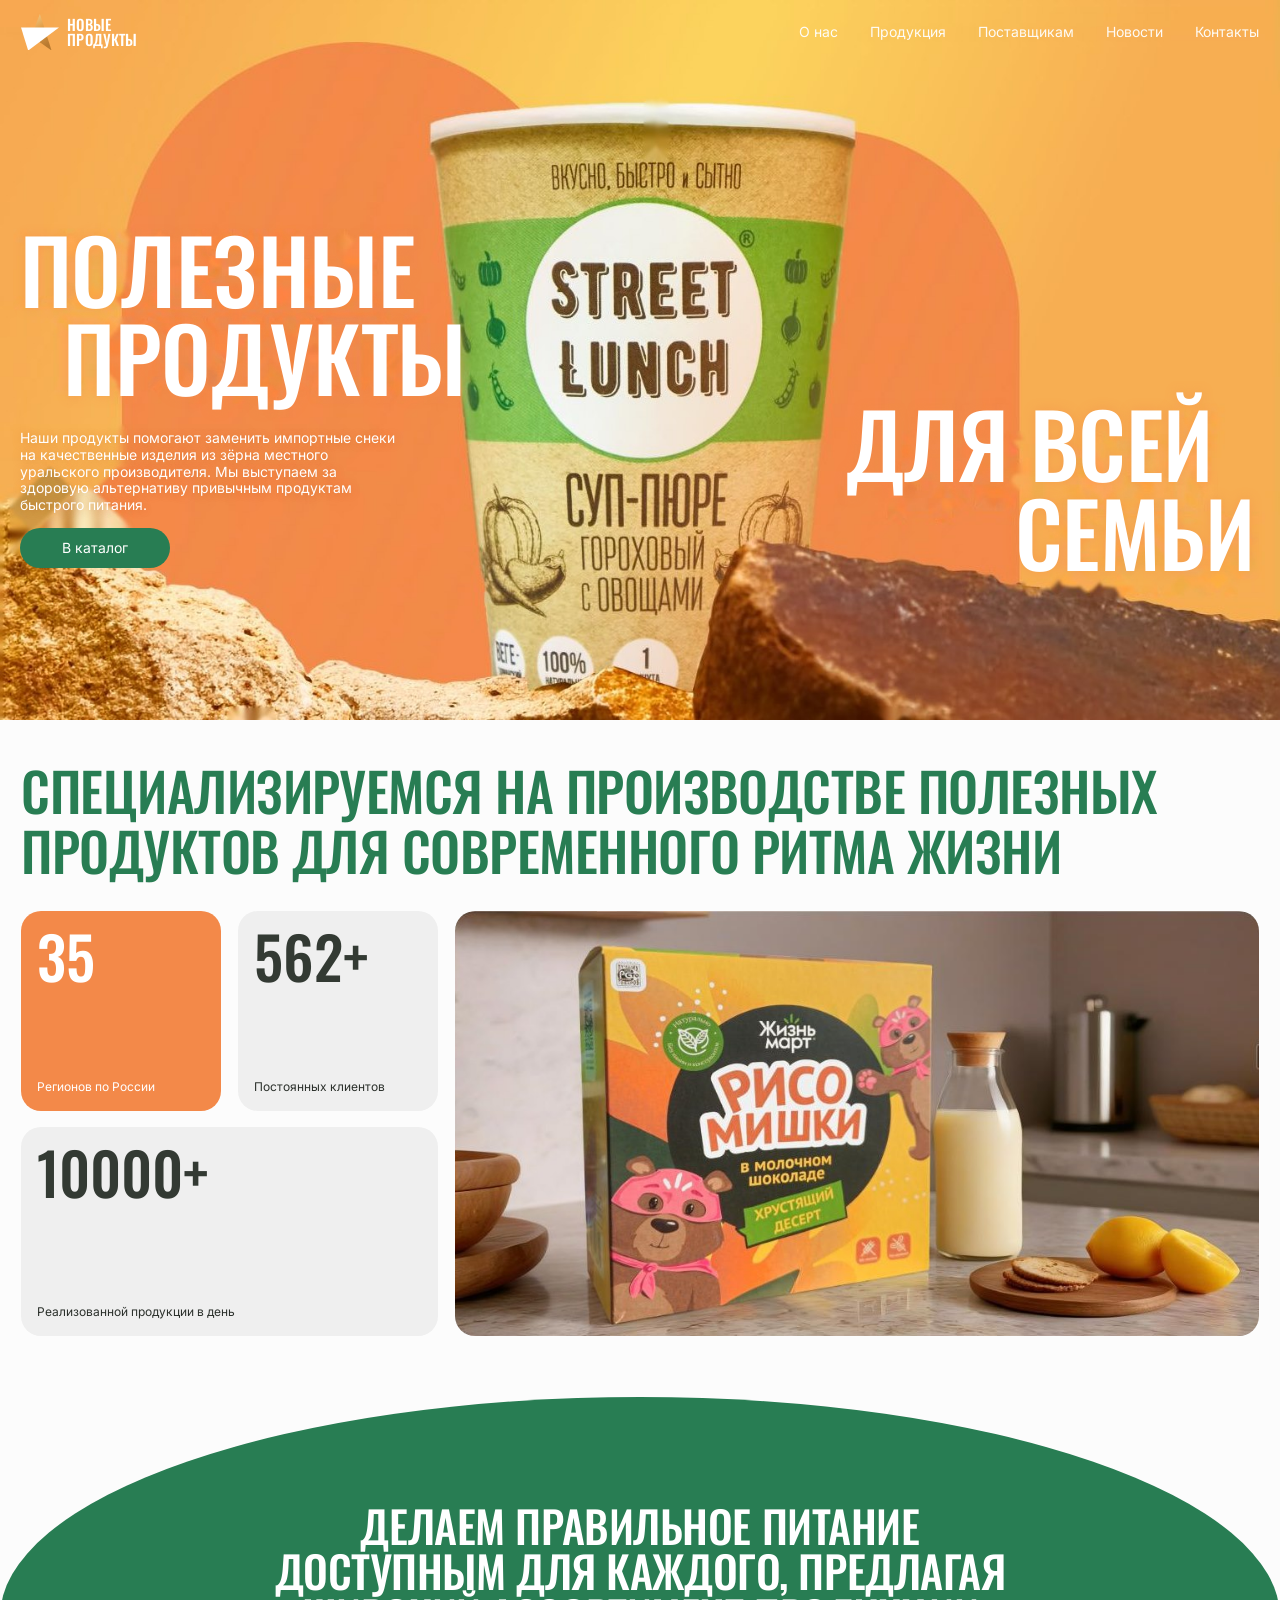
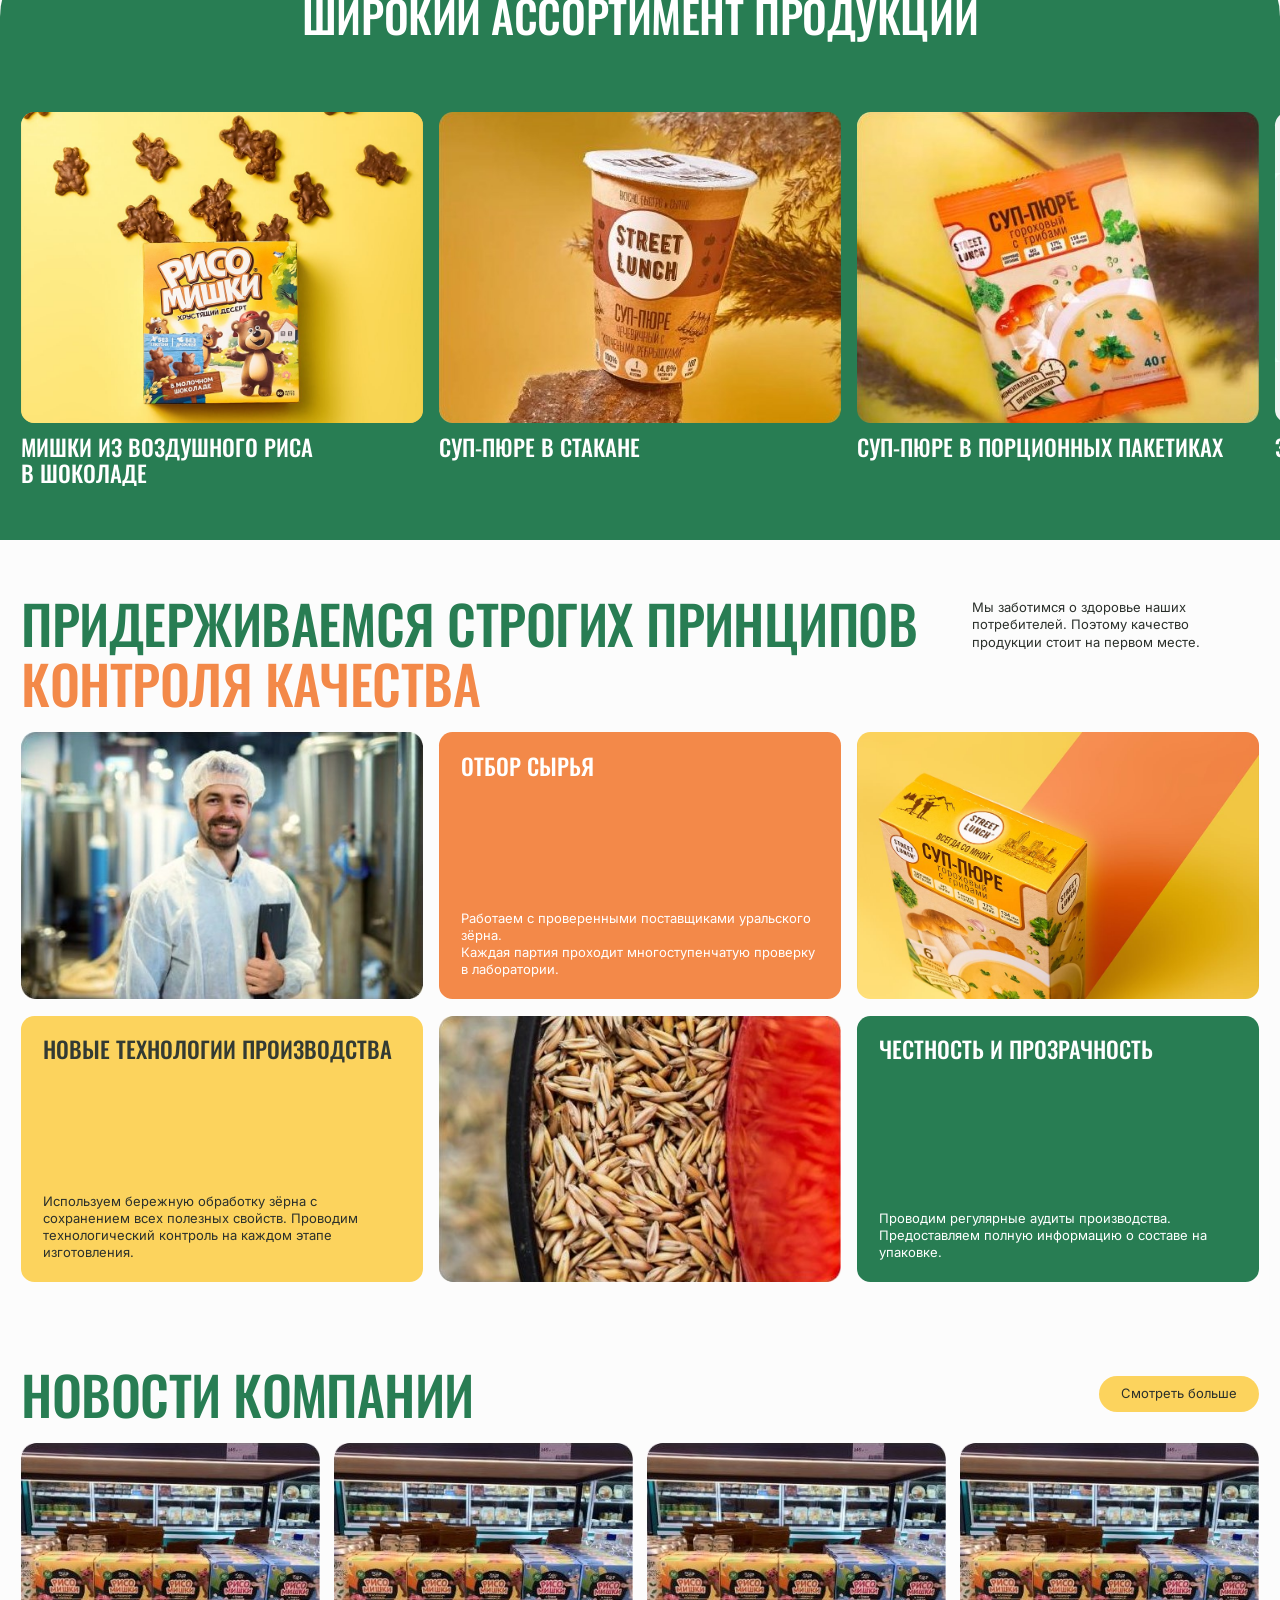
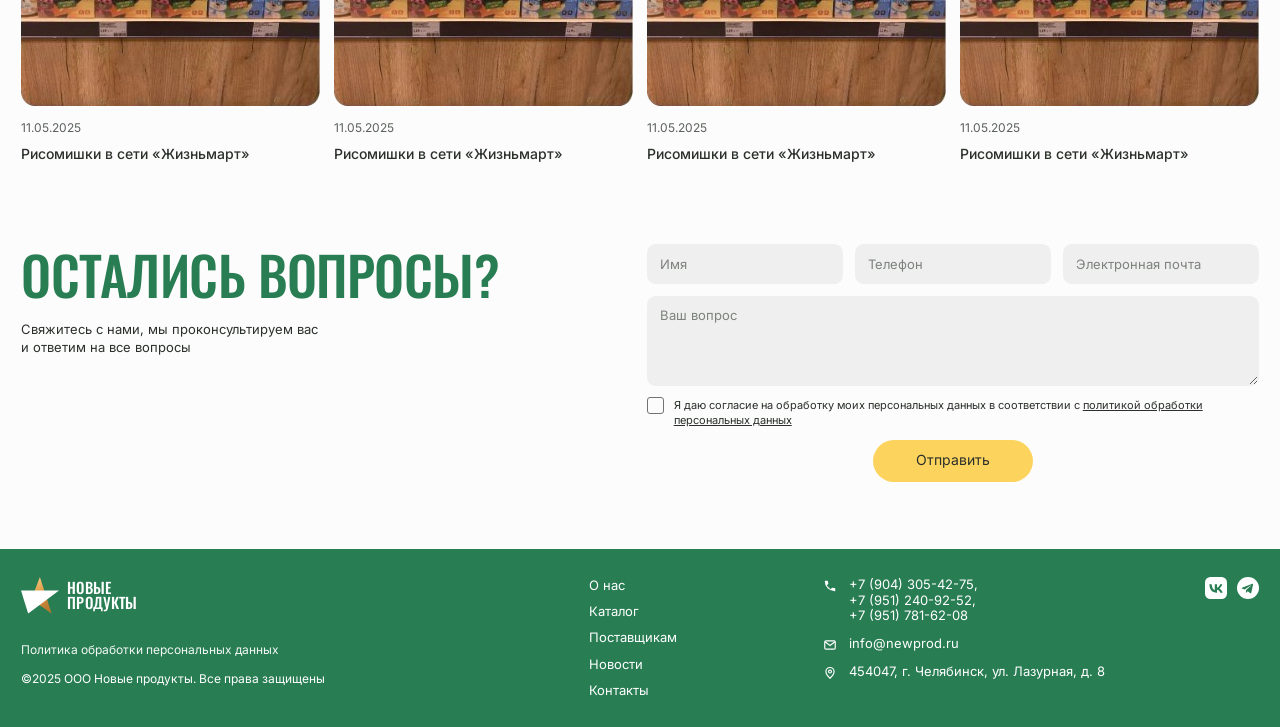
==== commit 3697b862: "Hero: текст и кнопка «В каталог» одним блоком без наложения На ширине 1024–1500 px абзац переносился" ====
--- a/index.html
+++ b/index.html
@@ -19,8 +19,10 @@
     <section class="hero" aria-label="Полезные продукты для всей семьи">
       <div class="hero__inner">
         <h1 class="hero__title"><span>Полезные</span><span>продукты</span></h1>
-        <p class="hero__text">Наши продукты помогают заменить импортные снеки <br>на качественные изделия из зёрна местного уральского <br>производителя. Мы выступаем за здоровую альтернативу <br>привычным продуктам <br>быстрого питания.</p>
-        <a class="btn btn--green hero__btn" href="products.html">В каталог</a>
+        <div class="hero__lead">
+          <p class="hero__text">Наши продукты помогают заменить импортные снеки <br>на качественные изделия из зёрна местного уральского <br>производителя. Мы выступаем за здоровую альтернативу <br>привычным продуктам <br>быстрого питания.</p>
+          <a class="btn btn--green hero__btn" href="products.html">В каталог</a>
+        </div>
         <div class="hero__pic" aria-hidden="true"></div>
         <p class="hero__title2" aria-hidden="true"><span>Для всей</span><span>семьи</span></p>
       </div>
--- a/assets/css/style.css
+++ b/assets/css/style.css
@@ -171,11 +171,13 @@
 .hero__title span + span { margin-left: 3.4cqw; }
 .hero__title2 { right: 2.0cqw; top: 31.2cqw; text-align: right; }
 .hero__title2 span:first-child { margin-right: 3.25cqw; }
-.hero__text {
-  position: absolute; left: 1.6cqw; top: 33.6cqw; width: 30cqw;
-  font-size: max(14px, 0.9cqw); line-height: 1.2; color: #fff;
-}
-.hero__btn { position: absolute; left: 1.6cqw; top: 39.95cqw; width: 10.4cqw; min-width: 150px; height: max(40px, 2.45cqw); font-size: max(14px, .84cqw); }
+.hero__lead {
+  position: absolute; left: 1.6cqw; top: 33.6cqw; width: max(30cqw, 360px);
+  display: flex; flex-direction: column; align-items: flex-start; gap: max(14px, .9cqw);
+}
+.hero__text { margin: 0; font-size: max(14px, 0.9cqw); line-height: 1.2; color: #fff; text-shadow: 0 1px 8px rgba(190, 90, 30, .35); }
+.hero__btn { width: 10.4cqw; min-width: 150px; height: max(40px, 2.45cqw); font-size: max(14px, .84cqw); }
+@container (max-width: 1500px) { .hero__text br { display: none; } }
 
 /* блок «Специализируемся» */
 .intro { padding-top: max(40px, calc(58 * var(--k))); }
@@ -513,12 +515,13 @@
 
   .hero { aspect-ratio: auto; min-height: 0; height: auto; max-height: none; background: linear-gradient(160deg, #F7A350 0%, #F38949 45%, #FBC65A 100%); }
   .hero__inner { position: relative; padding: 96px var(--pad) 0; display: flex; flex-direction: column; }
-  .hero__title, .hero__title2, .hero__text, .hero__btn { position: static; }
+  .hero__title, .hero__title2, .hero__lead { position: static; }
+  .hero__lead { width: auto; gap: 20px; }
   .hero__title { font-size: clamp(48px, 13vw, 96px); text-shadow: none; }
   .hero__title span + span { margin-left: .45em; }
   .hero__text { width: min(520px, 100%); margin-top: 18px; font-size: 15px; line-height: 1.35; }
   .hero__text br { display: none; }
-  .hero__btn { margin-top: 20px; width: auto; height: 46px; font-size: 15px; align-self: flex-start; }
+  .hero__btn { width: auto; height: 46px; font-size: 15px; }
   .hero__pic {
     display: block; margin-top: 28px; align-self: center; width: min(100% + 2 * var(--pad), 560px); aspect-ratio: 4 / 4.4;
     background: url("../img/hero.jpg") 50% 100% / cover no-repeat;
